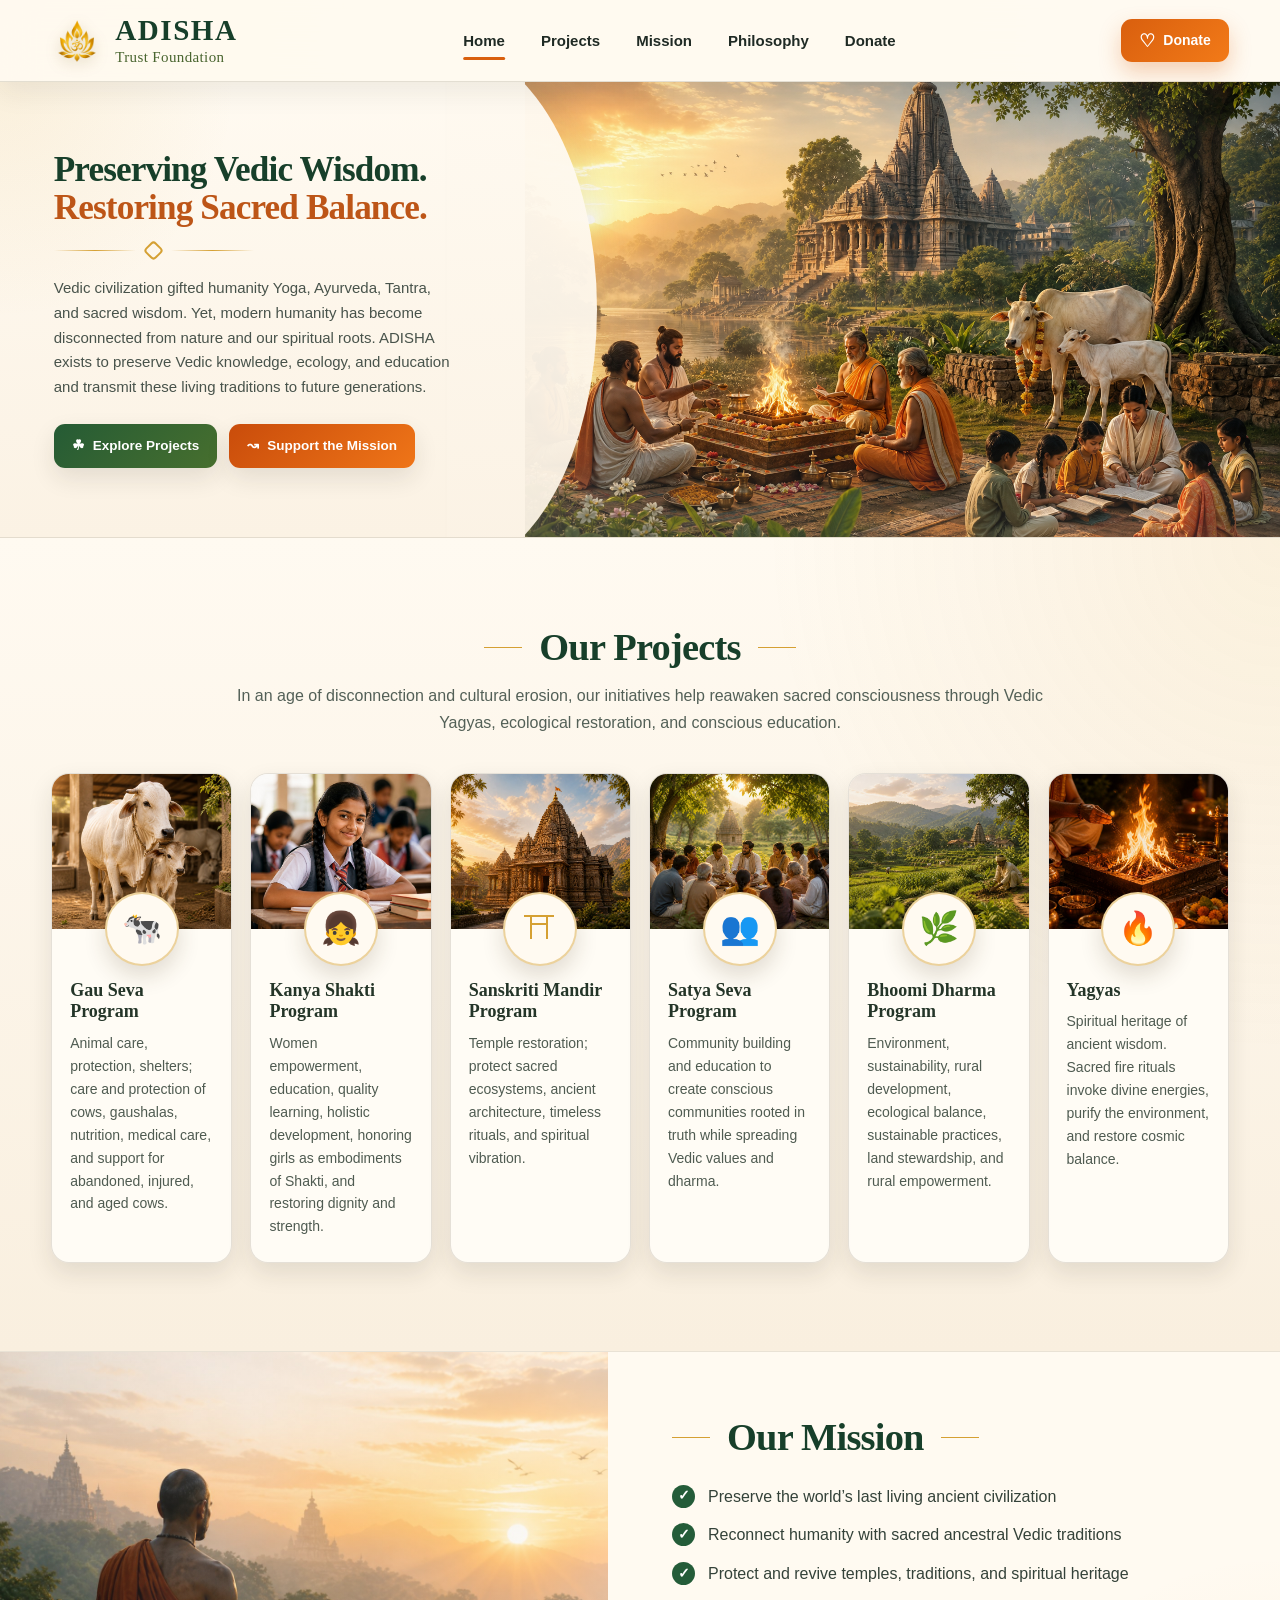
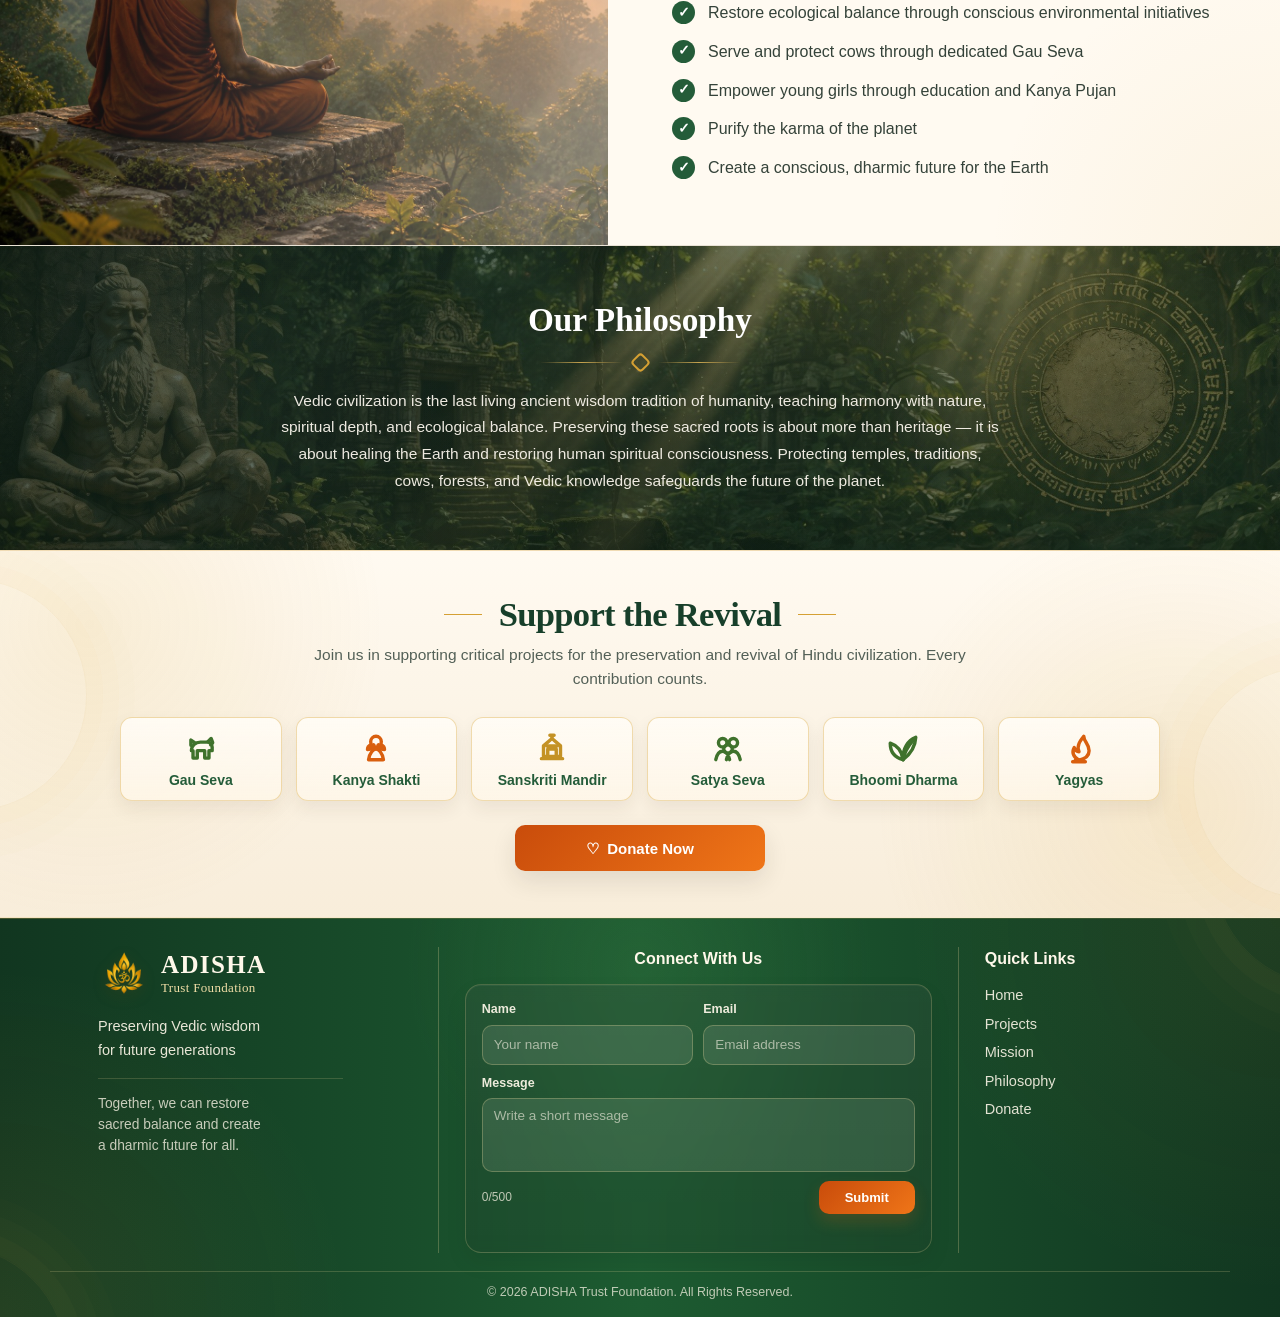
==== index.html @ 58f62f21 "Add files via upload" ====
<!DOCTYPE html>
<html lang="en">
<head>
  <meta charset="UTF-8" />
  <meta name="viewport" content="width=device-width, initial-scale=1.0" />

  <title>ADISHA Trust Foundation</title>

  <meta
    name="description"
    content="ADISHA Trust Foundation preserves Vedic wisdom, ecology, education, Gau Seva, temple heritage, and sacred living traditions for future generations."
  />

  <link rel="icon" type="image/png" href="assets/images/favicon.png" />
  <link rel="stylesheet" href="styles.css" />
</head>

<body>
  <header class="site-header">
    <a class="brand" href="#home" aria-label="ADISHA Trust Foundation home">
      <img
        class="brand-logo"
        src="assets/images/logo-mark.png"
        alt="ADISHA lotus Om logo"
      />

      <span class="brand-text">
        <strong>ADISHA</strong>
        <small>Trust Foundation</small>
      </span>
    </a>

    <input class="nav-toggle" type="checkbox" id="nav-toggle" aria-label="Open menu" />

    <label class="hamburger" for="nav-toggle" aria-hidden="true">
      <span></span>
      <span></span>
      <span></span>
    </label>

    <nav class="nav" aria-label="Primary navigation">
      <a class="active" href="#home">Home</a>
      <a href="#projects">Projects</a>
      <a href="#mission">Mission</a>
      <a href="#philosophy">Philosophy</a>
      <a href="donate.html">Donate</a>
    </nav>

    <a class="header-donate" href="donate.html">
      <span>♡</span>
      Donate
    </a>
  </header>

  <main id="home">
    <section class="hero">
      <div class="hero-copy">
        <h1>Preserving Vedic Wisdom.<br><span>Restoring Sacred Balance.</span></h1>

        <div class="ornament" aria-hidden="true">
          <span></span>
        </div>

        <p>
          Vedic civilization gifted humanity Yoga, Ayurveda, Tantra, and sacred wisdom.
          Yet, modern humanity has become disconnected from nature and our spiritual roots.
          ADISHA exists to preserve Vedic knowledge, ecology, and education and transmit
          these living traditions to future generations.
        </p>

        <div class="hero-actions">
          <a class="btn btn-green" href="#projects">
            <span>☘</span>
            Explore Projects
          </a>

          <a class="btn btn-orange" href="donate.html">
            <span>↝</span>
            Support the Mission
          </a>
        </div>
      </div>

      <div
        class="hero-image"
        role="img"
        aria-label="Vedic landscape with temple, yagya, cow protection, and children learning"
      ></div>
    </section>

    <section id="projects" class="projects pale-section section-shell">
      <div class="section-heading center">
        <div class="title-line">
          <span></span>
          <h2>Our Projects</h2>
          <span></span>
        </div>

        <p>
          In an age of disconnection and cultural erosion, our initiatives help reawaken
          sacred consciousness through Vedic Yagyas, ecological restoration, and conscious
          education.
        </p>
      </div>

      <div class="project-grid">
        <article class="project-card">
          <img
            src="assets/images/program-gau-seva.jpg"
            alt="Cow and calf in a gaushala"
          />
          <div class="icon-badge">🐄</div>
          <h3>Gau Seva Program</h3>
          <p>
            Animal care, protection, shelters; care and protection of cows, gaushalas,
            nutrition, medical care, and support for abandoned, injured, and aged cows.
          </p>
        </article>

        <article class="project-card">
          <img
            src="assets/images/program-kanya-shakti.jpg"
            alt="Young girl student in a warm classroom"
          />
          <div class="icon-badge orange">👧</div>
          <h3>Kanya Shakti Program</h3>
          <p>
            Women empowerment, education, quality learning, holistic development,
            honoring girls as embodiments of Shakti, and restoring dignity and strength.
          </p>
        </article>

        <article class="project-card">
          <img
            src="assets/images/program-sanskriti-mandir.jpg"
            alt="Ancient Hindu temple at golden hour"
          />
          <div class="icon-badge gold">⛩</div>
          <h3>Sanskriti Mandir Program</h3>
          <p>
            Temple restoration; protect sacred ecosystems, ancient architecture,
            timeless rituals, and spiritual vibration.
          </p>
        </article>

        <article class="project-card">
          <img
            src="assets/images/program-satya-seva.jpg"
            alt="Community sitting in a circle under a tree"
          />
          <div class="icon-badge">👥</div>
          <h3>Satya Seva Program</h3>
          <p>
            Community building and education to create conscious communities rooted in
            truth while spreading Vedic values and dharma.
          </p>
        </article>

        <article class="project-card">
          <img
            src="assets/images/program-bhoomi-dharma.jpg"
            alt="Rural sustainable landscape with farming and temple"
          />
          <div class="icon-badge">🌿</div>
          <h3>Bhoomi Dharma Program</h3>
          <p>
            Environment, sustainability, rural development, ecological balance,
            sustainable practices, land stewardship, and rural empowerment.
          </p>
        </article>

        <article class="project-card">
          <img
            src="assets/images/program-yagyas.jpg"
            alt="Sacred fire ritual with lamps and offerings"
          />
          <div class="icon-badge orange">🔥</div>
          <h3>Yagyas</h3>
          <p>
            Spiritual heritage of ancient wisdom. Sacred fire rituals invoke divine
            energies, purify the environment, and restore cosmic balance.
          </p>
        </article>
      </div>
    </section>

    <section id="mission" class="mission section-shell">
      <div
        class="mission-image"
        role="img"
        aria-label="Meditation overlooking ancient temples at sunrise"
      ></div>

      <div class="mission-copy">
        <div class="section-heading left">
          <div class="title-line">
            <span></span>
            <h2>Our Mission</h2>
            <span></span>
          </div>
        </div>

        <ul class="check-list">
          <li>Preserve the world’s last living ancient civilization</li>
          <li>Reconnect humanity with sacred ancestral Vedic traditions</li>
          <li>Protect and revive temples, traditions, and spiritual heritage</li>
          <li>Restore ecological balance through conscious environmental initiatives</li>
          <li>Serve and protect cows through dedicated Gau Seva</li>
          <li>Empower young girls through education and Kanya Pujan</li>
          <li>Purify the karma of the planet</li>
          <li>Create a conscious, dharmic future for the Earth</li>
        </ul>
      </div>
    </section>

    <section id="philosophy" class="philosophy section-shell">
      <div class="philosophy-copy">
        <h2>Our Philosophy</h2>

        <div class="ornament light" aria-hidden="true">
          <span></span>
        </div>

        <p>
          Vedic civilization is the last living ancient wisdom tradition of humanity,
          teaching harmony with nature, spiritual depth, and ecological balance.
          Preserving these sacred roots is about more than heritage — it is about healing
          the Earth and restoring human spiritual consciousness. Protecting temples,
          traditions, cows, forests, and Vedic knowledge safeguards the future of the planet.
        </p>
      </div>
    </section>

    <section id="donate" class="donate pale-section section-shell">
      <div class="section-heading center donate-heading">
        <div class="title-line">
          <span></span>
          <h2>Support the Revival</h2>
          <span></span>
        </div>

        <p>
          Join us in supporting critical projects for the preservation and revival of
          Hindu civilization. Every contribution counts.
        </p>
      </div>

      <div class="donation-options">
        <a href="donate.html?program=gau-seva" class="donation-chip">
          <span class="donation-icon icon-green">
            <svg viewBox="0 0 64 64" aria-hidden="true">
              <path d="M14 37c0-9 7-16 17-16h13c5 0 9 4 9 9v7h-6v14h-8V37H25v14h-8V37h-3Z"/>
              <path d="M45 20l6-6 3 8-4 4M20 22l-7-5v10"/>
            </svg>
          </span>
          <strong>Gau Seva</strong>
        </a>

        <a href="donate.html?program=kanya-shakti" class="donation-chip">
          <span class="donation-icon icon-orange">
            <svg viewBox="0 0 64 64" aria-hidden="true">
              <circle cx="32" cy="20" r="10"/>
              <path d="M18 54c2-13 9-20 14-20s12 7 14 20H18Z"/>
              <path d="M22 26c-4 2-6 5-6 9 7-1 11-4 12-9M42 26c4 2 6 5 6 9-7-1-11-4-12-9"/>
            </svg>
          </span>
          <strong>Kanya Shakti</strong>
        </a>

        <a href="donate.html?program=sanskriti-mandir" class="donation-chip">
          <span class="donation-icon icon-gold">
            <svg viewBox="0 0 64 64" aria-hidden="true">
              <path d="M12 52h40M16 48V28l16-14 16 14v20"/>
              <path d="M24 48V34h16v14M22 28h20M32 14v-6M28 8h8"/>
              <path d="M19 48h26"/>
            </svg>
          </span>
          <strong>Sanskriti Mandir</strong>
        </a>

        <a href="donate.html?program=satya-seva" class="donation-chip">
          <span class="donation-icon icon-green">
            <svg viewBox="0 0 64 64" aria-hidden="true">
              <circle cx="22" cy="22" r="8"/>
              <circle cx="42" cy="22" r="8"/>
              <circle cx="32" cy="34" r="8"/>
              <path d="M9 54c2-10 7-16 13-16s11 6 13 16M29 54c2-10 7-16 13-16s11 6 13 16"/>
            </svg>
          </span>
          <strong>Satya Seva</strong>
        </a>

        <a href="donate.html?program=bhoomi-dharma" class="donation-chip">
          <span class="donation-icon icon-green">
            <svg viewBox="0 0 64 64" aria-hidden="true">
              <path d="M32 54C31 33 41 18 56 12c-1 20-12 33-24 42Z"/>
              <path d="M32 54C30 37 20 27 8 23c0 16 9 27 24 31Z"/>
              <path d="M32 54c3-14 9-25 18-35"/>
            </svg>
          </span>
          <strong>Bhoomi Dharma</strong>
        </a>

        <a href="donate.html?program=yagyas" class="donation-chip">
          <span class="donation-icon icon-orange">
            <svg viewBox="0 0 64 64" aria-hidden="true">
              <path d="M32 55c-11-6-14-15-9-24 2 6 6 8 9 8-5-11 2-20 9-29 0 10 10 14 10 27 0 9-7 15-19 18Z"/>
              <path d="M25 55h14M20 58h24"/>
            </svg>
          </span>
          <strong>Yagyas</strong>
        </a>
      </div>

      <a class="btn btn-orange donate-now" href="donate.html">
        <span>♡</span>
        Donate Now
      </a>
    </section>
  </main>

  <footer class="footer">
    <div class="footer-inner footer-three-column">
      <div class="footer-col footer-brand-col">
        <a class="brand footer-logo" href="#home" aria-label="ADISHA Trust Foundation home">
          <img
            class="brand-logo"
            src="assets/images/logo-mark.png"
            alt="ADISHA lotus Om logo"
          />

          <span class="brand-text">
            <strong>ADISHA</strong>
            <small>Trust Foundation</small>
          </span>
        </a>

        <p class="footer-tagline">
          Preserving Vedic wisdom<br />
          for future generations
        </p>

        <p class="footer-left-note">
          Together, we can restore<br />
          sacred balance and create<br />
          a dharmic future for all.
        </p>
      </div>

      <div class="footer-col footer-connect-col">
        <h4>Connect With Us</h4>

        <div class="footer-contact-form-wrap">
          <form class="footer-contact-form">
            <div class="footer-field-grid">
              <label>
                <span>Name</span>
                <input
                  type="text"
                  name="contact_name"
                  maxlength="60"
                  placeholder="Your name"
                  required
                />
              </label>

              <label>
                <span>Email</span>
                <input
                  type="email"
                  name="contact_email"
                  maxlength="90"
                  placeholder="Email address"
                  required
                />
              </label>
            </div>

            <label>
              <span>Message</span>
              <textarea
                name="contact_message"
                maxlength="500"
                placeholder="Write a short message"
                required
              ></textarea>
            </label>

            <div class="footer-form-bottom">
              <small><span class="footer-message-count">0</span>/500</small>
              <button type="submit">Submit</button>
            </div>

            <p class="footer-form-status" aria-live="polite"></p>
          </form>
        </div>
      </div>

      <div class="footer-col footer-links-col">
        <h4>Quick Links</h4>

        <div class="footer-links-grid">
          <a href="#home">Home</a>
          <a href="#projects">Projects</a>
          <a href="#mission">Mission</a>
          <a href="#philosophy">Philosophy</a>
          <a href="donate.html">Donate</a>
        </div>
      </div>
    </div>

    <div class="copyright">
      © 2026 ADISHA Trust Foundation. All Rights Reserved.
    </div>
  </footer>

  <script src="contact-form.js"></script>
</body>
</html>
---- styles.css ----
:root {
  --green: #173f2a;
  --green-2: #245c39;
  --green-3: #436b2c;
  --orange: #d95f0e;
  --orange-2: #f27a18;
  --gold: #d5a033;
  --cream: #fbf5e9;
  --cream-2: #f6ead7;
  --paper: #fffaf1;
  --ink: #1f2a24;
  --muted: #667166;
  --line: rgba(63, 76, 54, 0.18);
  --shadow: 0 18px 44px rgba(37, 35, 25, 0.14);
  --soft-shadow: 0 10px 24px rgba(37, 35, 25, 0.11);
  --radius: 18px;
  --max: 1180px;
}

* {
  box-sizing: border-box;
}

html {
  scroll-behavior: smooth;
}

body {
  margin: 0;
  color: var(--ink);
  background:
    radial-gradient(circle at top left, rgba(214, 160, 51, 0.13), transparent 34%),
    linear-gradient(180deg, #fffaf1 0%, #fbf5e9 100%);
  font-family: Georgia, "Times New Roman", serif;
  line-height: 1.55;
}

body::before {
  content: "";
  position: fixed;
  inset: 0;
  z-index: -2;
  pointer-events: none;
  opacity: 0.22;
  background-image:
    radial-gradient(circle at 10% 20%, rgba(213, 160, 51, 0.13) 0 1px, transparent 1px),
    radial-gradient(circle at 80% 10%, rgba(23, 63, 42, 0.08) 0 1px, transparent 1px);
  background-size: 34px 34px, 44px 44px;
}

a {
  color: inherit;
  text-decoration: none;
}

img {
  display: block;
  max-width: 100%;
}

/* HEADER */

.site-header {
  position: sticky;
  top: 0;
  z-index: 50;
  min-height: 82px;
  display: grid;
  grid-template-columns: auto 1fr auto;
  align-items: center;
  gap: 24px;
  padding: 12px clamp(18px, 4vw, 64px);
  background: rgba(255, 250, 241, 0.94);
  border-bottom: 1px solid rgba(71, 63, 45, 0.15);
  backdrop-filter: blur(18px);
  box-shadow: 0 10px 28px rgba(39, 36, 25, 0.08);
}

.brand {
  display: inline-flex;
  align-items: center;
  gap: 12px;
  min-width: max-content;
}

.brand-logo {
  width: 52px;
  height: 52px;
  object-fit: contain;
  flex: 0 0 auto;
  filter: drop-shadow(0 4px 7px rgba(112, 75, 9, 0.25));
}

.brand-text {
  display: flex;
  flex-direction: column;
  line-height: 0.95;
}

.brand-text strong {
  color: var(--green);
  font-size: 29px;
  letter-spacing: 0.055em;
  font-weight: 700;
}

.brand-text small {
  margin-top: 6px;
  color: #49652f;
  font-size: 15px;
  letter-spacing: 0.025em;
}

.nav {
  justify-self: center;
  display: flex;
  align-items: center;
  gap: clamp(18px, 3vw, 36px);
  font-family: Arial, Helvetica, sans-serif;
  font-size: 15px;
  font-weight: 600;
}

.nav a {
  position: relative;
  padding: 10px 0;
  color: #1f2a24;
}

.nav a::after {
  content: "";
  position: absolute;
  left: 50%;
  bottom: 2px;
  width: 0;
  height: 3px;
  border-radius: 20px;
  background: var(--orange);
  transform: translateX(-50%);
  transition: width 0.25s ease;
}

.nav a:hover::after,
.nav a.active::after {
  width: 100%;
}

.header-donate {
  justify-self: end;
  display: inline-flex;
  align-items: center;
  gap: 8px;
  padding: 11px 18px;
  color: #fff;
  background: linear-gradient(135deg, var(--orange), var(--orange-2));
  border-radius: 11px;
  box-shadow: 0 10px 22px rgba(217, 95, 14, 0.28);
  font-family: Arial, Helvetica, sans-serif;
  font-size: 14px;
  font-weight: 800;
}

.header-donate span {
  font-size: 18px;
  line-height: 1;
}

.nav-toggle {
  display: none;
}

.hamburger {
  display: none;
  width: 42px;
  height: 42px;
  cursor: pointer;
  place-items: center;
  border: 1px solid rgba(23, 63, 42, 0.18);
  border-radius: 12px;
  background: #fff7e9;
}

.hamburger span {
  display: block;
  width: 22px;
  height: 2px;
  margin: 4px 0;
  border-radius: 99px;
  background: var(--green);
  transition: 0.25s ease;
}

/* HERO */

.hero {
  display: grid;
  grid-template-columns: 41% 59%;
  min-height: 455px;
  max-width: 1600px;
  margin: 0 auto;
  overflow: hidden;
  background: var(--paper);
  border-bottom: 1px solid rgba(86, 61, 28, 0.16);
}

.hero-copy {
  position: relative;
  z-index: 2;
  display: flex;
  flex-direction: column;
  justify-content: center;
  padding: 42px 30px 42px clamp(30px, 4.2vw, 70px);
  background:
    radial-gradient(circle at top left, rgba(213, 160, 51, 0.11), transparent 34%),
    linear-gradient(180deg, #fffaf1 0%, #fbf2e4 100%);
}

.hero-copy::after {
  content: "";
  position: absolute;
  top: -8%;
  right: -72px;
  width: 150px;
  height: 116%;
  background: linear-gradient(180deg, rgba(255, 250, 241, 0.98), rgba(251, 242, 228, 0.94));
  border-top-right-radius: 100% 50%;
  border-bottom-right-radius: 100% 50%;
  z-index: -1;
  box-shadow: 18px 0 28px rgba(72, 58, 29, 0.05);
}

.hero h1 {
  margin: 0;
  max-width: 560px;
  color: var(--green);
  font-size: clamp(31px, 2.75vw, 42px);
  line-height: 1.08;
  letter-spacing: -0.025em;
}

.hero h1 span {
  color: #bd5517;
}

.ornament {
  width: 200px;
  max-width: 76%;
  margin: 16px 0 18px;
  display: flex;
  align-items: center;
  gap: 10px;
  color: var(--gold);
}

.ornament::before,
.ornament::after {
  content: "";
  height: 1px;
  flex: 1;
  background: linear-gradient(90deg, transparent, var(--gold), transparent);
}

.ornament span {
  width: 15px;
  height: 15px;
  border: 2px solid var(--gold);
  transform: rotate(45deg);
  border-radius: 4px;
}

.ornament.light {
  margin-left: auto;
  margin-right: auto;
  color: #e2b656;
}

.ornament.light::before,
.ornament.light::after {
  background: linear-gradient(90deg, transparent, rgba(226, 182, 86, 0.85), transparent);
}

.hero p {
  max-width: 405px;
  margin: 0;
  color: #48534b;
  font-size: 15px;
  font-family: Arial, Helvetica, sans-serif;
  line-height: 1.66;
}

.hero-actions {
  display: flex;
  flex-wrap: wrap;
  gap: 12px;
  margin-top: 24px;
}

.btn {
  display: inline-flex;
  align-items: center;
  justify-content: center;
  gap: 8px;
  min-height: 44px;
  padding: 11px 18px;
  border-radius: 11px;
  color: #fff;
  font-family: Arial, Helvetica, sans-serif;
  font-size: 13.5px;
  font-weight: 800;
  box-shadow: var(--soft-shadow);
  transition:
    transform 0.2s ease,
    box-shadow 0.2s ease,
    filter 0.2s ease;
}

.btn:hover {
  transform: translateY(-2px);
  box-shadow: 0 17px 30px rgba(37, 35, 25, 0.18);
  filter: saturate(1.05);
}

.btn-green {
  background: linear-gradient(135deg, #255b35, #476f2e);
}

.btn-orange {
  background: linear-gradient(135deg, #c94c0b, #ef7518);
}

.hero-image {
  position: relative;
  min-height: 455px;
  background:
    linear-gradient(90deg, rgba(255, 250, 241, 0.12) 0%, rgba(255, 250, 241, 0) 20%),
    url("assets/images/hero-home.png") center center / cover no-repeat;
}

.hero-image::after {
  content: "";
  position: absolute;
  inset: 0;
  background:
    radial-gradient(circle at 75% 12%, rgba(255, 255, 255, 0.11), transparent 22%),
    linear-gradient(180deg, rgba(255, 250, 241, 0) 72%, rgba(255, 250, 241, 0.12));
  pointer-events: none;
}

/* SHARED SECTIONS */

.section-shell {
  padding: clamp(54px, 7vw, 88px) clamp(18px, 4vw, 54px);
}

.pale-section {
  background:
    radial-gradient(circle at top right, rgba(213, 160, 51, 0.1), transparent 34%),
    linear-gradient(180deg, #fffaf1 0%, #f9efdf 100%);
}

.section-heading {
  max-width: 820px;
  margin-bottom: 36px;
}

.section-heading.center {
  margin-inline: auto;
  text-align: center;
}

.section-heading.left {
  margin-bottom: 26px;
}

.title-line {
  display: flex;
  align-items: center;
  justify-content: center;
  gap: 17px;
}

.section-heading.left .title-line {
  justify-content: flex-start;
}

.title-line span {
  width: 38px;
  height: 1px;
  background: var(--gold);
}

.title-line h2 {
  margin: 0;
  color: var(--green);
  font-size: clamp(32px, 3vw, 48px);
  line-height: 1.1;
  letter-spacing: -0.02em;
}

.section-heading p {
  margin: 14px auto 0;
  color: #536057;
  font-family: Arial, Helvetica, sans-serif;
  font-size: 16px;
  line-height: 1.7;
}

/* PROJECTS */

.project-grid {
  max-width: 1430px;
  margin: 0 auto;
  display: grid;
  grid-template-columns: repeat(6, minmax(0, 1fr));
  gap: 18px;
}

.project-card {
  position: relative;
  overflow: hidden;
  min-height: 405px;
  border: 1px solid rgba(82, 65, 41, 0.15);
  border-radius: var(--radius);
  background: rgba(255, 252, 246, 0.94);
  box-shadow: var(--soft-shadow);
  transition:
    transform 0.22s ease,
    box-shadow 0.22s ease;
}

.project-card:hover {
  transform: translateY(-6px);
  box-shadow: var(--shadow);
}

.project-card img {
  width: 100%;
  height: 155px;
  object-fit: cover;
}

.icon-badge {
  position: relative;
  z-index: 2;
  width: 74px;
  height: 74px;
  margin: -37px auto 14px;
  display: grid;
  place-items: center;
  border: 2px solid rgba(213, 160, 51, 0.45);
  border-radius: 50%;
  background: #fffaf1;
  color: var(--green-2);
  box-shadow: 0 10px 22px rgba(68, 50, 22, 0.16);
  font-size: 32px;
}

.icon-badge.orange {
  color: var(--orange);
}

.icon-badge.gold {
  color: var(--gold);
}

.project-card h3 {
  margin: 0 18px 9px;
  color: #243528;
  font-size: 18px;
  line-height: 1.2;
}

.project-card p {
  margin: 0 18px 24px;
  color: #4f5b51;
  font-family: Arial, Helvetica, sans-serif;
  font-size: 14px;
  line-height: 1.64;
}

/* MISSION */

.mission {
  display: grid;
  grid-template-columns: minmax(360px, 0.95fr) minmax(420px, 1.05fr);
  align-items: stretch;
  max-width: 1600px;
  margin: 0 auto;
  padding: 0;
  background: var(--paper);
  border-top: 1px solid rgba(86, 61, 28, 0.13);
  border-bottom: 1px solid rgba(86, 61, 28, 0.13);
}

.mission-image {
  min-height: 430px;
  background:
    linear-gradient(90deg, rgba(0, 0, 0, 0.02), rgba(255, 250, 241, 0.38)),
    url("assets/images/mission-bg.jpg") center center / cover no-repeat;
}

.mission-copy {
  padding: clamp(42px, 5vw, 72px);
  background:
    radial-gradient(circle at bottom right, rgba(213, 160, 51, 0.08), transparent 35%),
    #fffaf1;
}

.check-list {
  display: grid;
  gap: 14px;
  margin: 0;
  padding: 0;
  list-style: none;
  color: #344239;
  font-family: Arial, Helvetica, sans-serif;
  font-size: 16px;
}

.check-list li {
  position: relative;
  padding-left: 36px;
  line-height: 1.55;
}

.check-list li::before {
  content: "✓";
  position: absolute;
  left: 0;
  top: 0;
  width: 23px;
  height: 23px;
  display: grid;
  place-items: center;
  border-radius: 50%;
  color: white;
  background: var(--green-2);
  font-size: 14px;
  font-weight: 800;
}

/* PHILOSOPHY */

.philosophy {
  position: relative;
  overflow: hidden;
  min-height: 280px;
  display: grid;
  place-items: center;
  isolation: isolate;
  padding: 56px 24px;
  background:
    linear-gradient(90deg, rgba(11, 31, 22, 0.68), rgba(18, 48, 33, 0.52)),
    url("assets/images/philosophy-bg.jpg") center center / cover no-repeat;
}

.philosophy::before {
  content: "";
  position: absolute;
  inset: 0;
  z-index: -1;
  background:
    radial-gradient(circle at 18% 40%, rgba(255, 255, 255, 0.04), transparent 26%),
    radial-gradient(circle at 84% 24%, rgba(213, 160, 51, 0.12), transparent 20%),
    linear-gradient(180deg, rgba(10, 26, 19, 0.04), rgba(10, 26, 19, 0.08));
}

.philosophy-copy {
  max-width: 760px;
  margin: 0 auto;
  text-align: center;
  color: white;
}

.philosophy-copy h2 {
  margin: 0;
  font-size: clamp(28px, 2.6vw, 40px);
  line-height: 1.1;
}

.philosophy-copy p {
  margin: 0 auto;
  max-width: 720px;
  color: rgba(255, 250, 241, 0.92);
  font-family: Arial, Helvetica, sans-serif;
  font-size: 15.5px;
  line-height: 1.72;
}

/* DONATE HOMEPAGE SECTION */

.donate {
  position: relative;
  overflow: hidden;
  text-align: center;
  padding-top: 44px;
  padding-bottom: 46px;
  border-top: 1px solid rgba(213, 160, 51, 0.22);
  border-bottom: 1px solid rgba(213, 160, 51, 0.18);
  background:
    radial-gradient(circle at 7% 20%, rgba(213, 160, 51, 0.12), transparent 24%),
    radial-gradient(circle at 92% 70%, rgba(213, 160, 51, 0.13), transparent 25%),
    linear-gradient(180deg, #fffaf1 0%, #f8edda 100%);
}

.donate::before,
.donate::after {
  content: "";
  position: absolute;
  width: 230px;
  height: 230px;
  border: 1px solid rgba(213, 160, 51, 0.14);
  border-radius: 50%;
  pointer-events: none;
  opacity: 0.55;
}

.donate::before {
  left: -145px;
  top: 28px;
  box-shadow:
    0 0 0 16px rgba(213, 160, 51, 0.04),
    0 0 0 32px rgba(213, 160, 51, 0.03),
    0 0 0 48px rgba(213, 160, 51, 0.025);
}

.donate::after {
  right: -145px;
  bottom: 18px;
  box-shadow:
    0 0 0 16px rgba(213, 160, 51, 0.04),
    0 0 0 32px rgba(213, 160, 51, 0.03),
    0 0 0 48px rgba(213, 160, 51, 0.025);
}

.donate-heading {
  position: relative;
  z-index: 2;
  margin-bottom: 26px;
}

.donate-heading .title-line h2 {
  font-size: clamp(30px, 2.7vw, 42px);
}

.donate-heading p {
  max-width: 690px;
  margin-top: 10px;
  font-size: 15.5px;
  line-height: 1.55;
}

.donation-options {
  position: relative;
  z-index: 2;
  max-width: 1040px;
  margin: 26px auto 24px;
  display: grid;
  grid-template-columns: repeat(6, minmax(120px, 1fr));
  gap: 14px;
}

.donation-chip {
  min-height: 82px;
  padding: 13px 10px 12px;
  display: grid;
  place-items: center;
  align-content: center;
  gap: 7px;
  color: var(--green-2);
  border: 1px solid rgba(213, 160, 51, 0.36);
  border-radius: 12px;
  background:
    linear-gradient(180deg, rgba(255, 252, 246, 0.9), rgba(255, 247, 233, 0.78));
  box-shadow: 0 8px 18px rgba(52, 43, 29, 0.075);
  font-family: Arial, Helvetica, sans-serif;
  font-size: 14px;
  font-weight: 800;
  transition:
    transform 0.2s ease,
    box-shadow 0.2s ease,
    border-color 0.2s ease;
}

.donation-chip:hover {
  transform: translateY(-3px);
  border-color: rgba(213, 160, 51, 0.62);
  box-shadow: 0 12px 22px rgba(52, 43, 29, 0.12);
}

.donation-chip strong {
  display: block;
  line-height: 1.15;
}

.donation-icon {
  width: 34px;
  height: 34px;
  display: grid;
  place-items: center;
}

.donation-icon svg {
  width: 34px;
  height: 34px;
  fill: none;
  stroke: currentColor;
  stroke-width: 3.4;
  stroke-linecap: round;
  stroke-linejoin: round;
}

.donation-icon svg circle,
.donation-icon svg path {
  vector-effect: non-scaling-stroke;
}

.icon-green {
  color: #3f722c;
}

.icon-orange {
  color: #d95f0e;
}

.icon-gold {
  color: #c49225;
}

.donate-now {
  position: relative;
  z-index: 2;
  min-width: 250px;
  min-height: 46px;
  margin: 0 auto;
  padding: 11px 26px;
  border-radius: 10px;
  font-size: 15px;
}

/* DONATE PAGE */

.donate-hero {
  position: relative;
  overflow: hidden;
  padding: 44px 20px 46px;
  background:
    linear-gradient(90deg, rgba(15, 50, 31, 0.58), rgba(22, 64, 39, 0.42)),
    url("assets/images/philosophy-bg.jpg") center center / cover no-repeat;
  color: #fffaf1;
  text-align: center;
}

.donate-hero::before,
.donate-hero::after {
  content: "";
  position: absolute;
  width: 230px;
  height: 230px;
  border: 1px solid rgba(213, 160, 51, 0.16);
  border-radius: 50%;
  pointer-events: none;
}

.donate-hero::before {
  left: -150px;
  top: -130px;
  box-shadow:
    0 0 0 18px rgba(213, 160, 51, 0.04),
    0 0 0 36px rgba(213, 160, 51, 0.03);
}

.donate-hero::after {
  right: -150px;
  bottom: -130px;
  box-shadow:
    0 0 0 18px rgba(213, 160, 51, 0.04),
    0 0 0 36px rgba(213, 160, 51, 0.03);
}

.donate-hero-inner {
  position: relative;
  z-index: 2;
  max-width: 850px;
  margin: 0 auto;
}

.eyebrow {
  margin: 0 0 8px;
  color: #f0d99d;
  font-family: Arial, Helvetica, sans-serif;
  font-size: 12px;
  font-weight: 800;
  letter-spacing: 0.16em;
  text-transform: uppercase;
}

.donate-hero h1 {
  margin: 0;
  font-size: clamp(34px, 4vw, 52px);
  line-height: 1.05;
  letter-spacing: -0.03em;
}

.donate-hero p {
  max-width: 680px;
  margin: 14px auto 0;
  color: rgba(255, 250, 241, 0.94);
  font-family: Arial, Helvetica, sans-serif;
  font-size: 16px;
  line-height: 1.6;
}

.donate-page {
  max-width: var(--max);
  margin: 0 auto;
  padding: clamp(46px, 7vw, 76px) 20px;
  display: grid;
  grid-template-columns: minmax(0, 1.05fr) minmax(340px, 0.95fr);
  gap: 28px;
  align-items: start;
}

.donation-panel,
.donation-summary {
  border: 1px solid rgba(82, 65, 41, 0.15);
  border-radius: 22px;
  background:
    radial-gradient(circle at top left, rgba(213, 160, 51, 0.08), transparent 34%),
    rgba(255, 252, 246, 0.94);
  box-shadow: var(--soft-shadow);
}

.donation-panel {
  padding: clamp(24px, 4vw, 34px);
}

.panel-section + .panel-section {
  margin-top: 30px;
  padding-top: 28px;
  border-top: 1px solid rgba(82, 65, 41, 0.12);
}

.section-label {
  margin: 0 0 16px;
  color: var(--green);
  font-size: 24px;
  line-height: 1.15;
}

.section-note {
  margin: -8px 0 18px;
  color: #5c695f;
  font-family: Arial, Helvetica, sans-serif;
  font-size: 14.5px;
  line-height: 1.55;
}

.toggle-group {
  display: grid;
  grid-template-columns: 1fr 1fr;
  gap: 12px;
}

.option-input {
  position: absolute;
  opacity: 0;
  pointer-events: none;
}

.option-card {
  min-height: 72px;
  display: grid;
  place-items: center;
  padding: 14px;
  border: 1px solid rgba(213, 160, 51, 0.36);
  border-radius: 14px;
  background: #fffaf1;
  color: var(--green);
  cursor: pointer;
  font-family: Arial, Helvetica, sans-serif;
  font-weight: 800;
  text-align: center;
  transition:
    transform 0.2s ease,
    border-color 0.2s ease,
    box-shadow 0.2s ease,
    background 0.2s ease;
}

.option-card span {
  display: block;
  margin-top: 4px;
  color: #77806f;
  font-size: 13px;
  font-weight: 600;
}

.option-input:checked + .option-card {
  color: #fff;
  border-color: transparent;
  background: linear-gradient(135deg, #255b35, #476f2e);
  box-shadow: 0 12px 24px rgba(23, 63, 42, 0.2);
  transform: translateY(-2px);
}

.option-input:checked + .option-card span {
  color: rgba(255, 250, 241, 0.82);
}

.amount-grid {
  display: grid;
  grid-template-columns: repeat(4, 1fr);
  gap: 12px;
}

.amount-card {
  min-height: 62px;
  display: grid;
  place-items: center;
  border: 1px solid rgba(213, 160, 51, 0.36);
  border-radius: 14px;
  background: #fffaf1;
  color: var(--green);
  cursor: pointer;
  font-family: Arial, Helvetica, sans-serif;
  font-size: 17px;
  font-weight: 800;
  transition:
    transform 0.2s ease,
    box-shadow 0.2s ease,
    background 0.2s ease;
}

.option-input:checked + .amount-card {
  color: #fff;
  border-color: transparent;
  background: linear-gradient(135deg, #c94c0b, #ef7518);
  box-shadow: 0 12px 24px rgba(217, 95, 14, 0.22);
  transform: translateY(-2px);
}

.custom-amount {
  margin-top: 12px;
}

.program-grid {
  display: grid;
  grid-template-columns: repeat(3, 1fr);
  gap: 12px;
}

.program-card {
  min-height: 86px;
  padding: 12px 10px;
  display: grid;
  place-items: center;
  align-content: center;
  gap: 7px;
  border: 1px solid rgba(213, 160, 51, 0.34);
  border-radius: 14px;
  background: #fffaf1;
  color: var(--green-2);
  cursor: pointer;
  font-family: Arial, Helvetica, sans-serif;
  font-size: 13.5px;
  font-weight: 800;
  text-align: center;
  transition:
    transform 0.2s ease,
    box-shadow 0.2s ease,
    background 0.2s ease;
}

.program-card i {
  font-style: normal;
  font-size: 26px;
  line-height: 1;
}

.option-input:checked + .program-card {
  color: #fff;
  border-color: transparent;
  background: linear-gradient(135deg, #255b35, #476f2e);
  box-shadow: 0 12px 24px rgba(23, 63, 42, 0.2);
  transform: translateY(-2px);
}

.field-grid {
  display: grid;
  grid-template-columns: 1fr 1fr;
  gap: 14px;
}

.field {
  display: grid;
  gap: 7px;
  font-family: Arial, Helvetica, sans-serif;
}

.field.full {
  grid-column: 1 / -1;
}

.field label {
  color: #35423a;
  font-size: 13.5px;
  font-weight: 800;
}

.field input,
.field textarea {
  width: 100%;
  border: 1px solid rgba(82, 65, 41, 0.2);
  border-radius: 12px;
  background: #fffaf1;
  color: var(--ink);
  font: inherit;
  font-size: 15px;
  padding: 13px 14px;
  outline: none;
  transition:
    border-color 0.2s ease,
    box-shadow 0.2s ease;
}

.field textarea {
  min-height: 110px;
  resize: vertical;
}

.field input:focus,
.field textarea:focus {
  border-color: rgba(213, 160, 51, 0.7);
  box-shadow: 0 0 0 4px rgba(213, 160, 51, 0.12);
}

.checkbox-row {
  display: flex;
  gap: 10px;
  align-items: flex-start;
  margin-top: 16px;
  color: #4f5b51;
  font-family: Arial, Helvetica, sans-serif;
  font-size: 14px;
  line-height: 1.5;
}

.checkbox-row input {
  margin-top: 3px;
}

.submit-row {
  margin-top: 26px;
  display: grid;
  gap: 12px;
}

.secure-note {
  margin: 0;
  color: #6a736a;
  font-family: Arial, Helvetica, sans-serif;
  font-size: 13.5px;
  line-height: 1.5;
  text-align: center;
}

.donation-summary {
  position: sticky;
  top: 108px;
  overflow: hidden;
}

.summary-image {
  height: 180px;
  background:
    linear-gradient(180deg, rgba(15, 50, 31, 0.12), rgba(15, 50, 31, 0.62)),
    url("assets/images/hero-home.png") center center / cover no-repeat;
}

.summary-body {
  padding: 24px;
}

.summary-body h2 {
  margin: 0 0 14px;
  color: var(--green);
  font-size: 28px;
  line-height: 1.1;
}

.summary-body p {
  margin: 0;
  color: #566258;
  font-family: Arial, Helvetica, sans-serif;
  font-size: 15px;
  line-height: 1.65;
}

.impact-list {
  margin: 22px 0 0;
  padding: 0;
  list-style: none;
  display: grid;
  gap: 12px;
  font-family: Arial, Helvetica, sans-serif;
  color: #344239;
  font-size: 14.5px;
  line-height: 1.45;
}

.impact-list li {
  position: relative;
  padding-left: 30px;
}

.impact-list li::before {
  content: "✓";
  position: absolute;
  left: 0;
  top: 0;
  width: 22px;
  height: 22px;
  display: grid;
  place-items: center;
  border-radius: 50%;
  color: white;
  background: var(--green-2);
  font-size: 13px;
  font-weight: 800;
}

.summary-callout {
  margin-top: 24px;
  padding: 18px;
  border: 1px solid rgba(213, 160, 51, 0.28);
  border-radius: 16px;
  background: rgba(246, 234, 215, 0.56);
  color: #3b473e;
  font-family: Arial, Helvetica, sans-serif;
  font-size: 14.5px;
  line-height: 1.55;
}

/* FOOTER */

.footer {
  position: relative;
  overflow: hidden;
  color: #f8f2e6;
  border-top: 1px solid rgba(219, 182, 100, 0.2);
  background:
    radial-gradient(circle at 50% 12%, rgba(64, 128, 70, 0.2), transparent 32%),
    radial-gradient(circle at 100% 0%, rgba(213, 160, 51, 0.08), transparent 28%),
    radial-gradient(circle at 0% 100%, rgba(213, 160, 51, 0.1), transparent 26%),
    linear-gradient(90deg, #113620 0%, #1d5b31 50%, #113620 100%);
}

.footer::before,
.footer::after {
  content: "";
  position: absolute;
  width: 230px;
  height: 230px;
  border: 1px solid rgba(214, 175, 91, 0.12);
  border-radius: 50%;
  pointer-events: none;
  opacity: 0.55;
}

.footer::before {
  left: -165px;
  bottom: -160px;
  box-shadow:
    0 0 0 18px rgba(214, 175, 91, 0.04),
    0 0 0 36px rgba(214, 175, 91, 0.03),
    0 0 0 54px rgba(214, 175, 91, 0.02);
}

.footer::after {
  right: -165px;
  top: -165px;
  box-shadow:
    0 0 0 18px rgba(214, 175, 91, 0.04),
    0 0 0 36px rgba(214, 175, 91, 0.03),
    0 0 0 54px rgba(214, 175, 91, 0.02);
}

.footer-three-column {
  position: relative;
  z-index: 2;
  max-width: 1180px;
  margin: 0 auto;
  display: grid;
  grid-template-columns: 0.95fr 1.35fr 0.65fr;
  gap: 0;
  padding: 28px 22px 18px;
  align-items: start;
}

.footer-col {
  min-height: 100%;
  padding: 0 26px;
}

.footer-col + .footer-col {
  border-left: 1px solid rgba(240, 217, 157, 0.26);
}

.footer-brand-col {
  display: flex;
  flex-direction: column;
  justify-content: flex-start;
}

.footer .brand {
  display: inline-flex;
  align-items: center;
  gap: 11px;
}

.footer .brand-logo {
  width: 52px;
  height: 52px;
  object-fit: contain;
}

.footer .brand-text {
  display: flex;
  flex-direction: column;
  line-height: 0.95;
}

.footer .brand-text strong {
  color: #fff8ea;
  font-size: 25px;
  letter-spacing: 0.055em;
}

.footer .brand-text small {
  margin-top: 5px;
  color: #f0dda6;
  font-size: 13px;
}

.footer-tagline {
  margin: 16px 0 0;
  color: rgba(255, 248, 234, 0.9);
  font-family: Arial, Helvetica, sans-serif;
  font-size: 14.5px;
  line-height: 1.6;
}

.footer-left-note {
  max-width: 245px;
  margin: 16px 0 0;
  padding-top: 14px;
  border-top: 1px solid rgba(240, 217, 157, 0.18);
  color: rgba(255, 248, 234, 0.76);
  font-family: Arial, Helvetica, sans-serif;
  font-size: 13.8px;
  line-height: 1.55;
}

.footer h4 {
  margin: 0 0 12px;
  color: #fff8ea;
  font-family: Arial, Helvetica, sans-serif;
  font-size: 16px;
  font-weight: 800;
}

.footer-connect-col {
  text-align: center;
}

.footer-contact-form-wrap {
  width: min(100%, 520px);
  margin: 0 auto;
  padding: 15px 16px 14px;
  border-radius: 16px;
  border: 1px solid rgba(240, 217, 157, 0.22);
  background:
    linear-gradient(180deg, rgba(255, 255, 255, 0.055), rgba(255, 255, 255, 0.025)),
    rgba(9, 38, 21, 0.22);
  box-shadow:
    inset 0 1px 0 rgba(255, 255, 255, 0.05),
    0 10px 22px rgba(0, 0, 0, 0.07);
  backdrop-filter: blur(6px);
}

.footer-contact-form {
  display: grid;
  gap: 9px;
  text-align: left;
}

.footer-field-grid {
  display: grid;
  grid-template-columns: 1fr 1fr;
  gap: 10px;
}

.footer-contact-form label {
  display: grid;
  gap: 5px;
  color: rgba(255, 248, 234, 0.92);
  font-family: Arial, Helvetica, sans-serif;
  font-size: 12.5px;
  font-weight: 700;
}

.footer-contact-form input,
.footer-contact-form textarea {
  width: 100%;
  border: 1px solid rgba(240, 217, 157, 0.28);
  border-radius: 10px;
  background: rgba(255, 250, 241, 0.1);
  color: #fff8ea;
  font-family: Arial, Helvetica, sans-serif;
  font-size: 13.5px;
  padding: 9px 11px;
  outline: none;
  transition: 0.2s ease;
}

.footer-contact-form input {
  height: 40px;
}

.footer-contact-form input::placeholder,
.footer-contact-form textarea::placeholder {
  color: rgba(255, 248, 234, 0.58);
}

.footer-contact-form input:focus,
.footer-contact-form textarea:focus {
  border-color: rgba(246, 214, 138, 0.82);
  box-shadow: 0 0 0 3px rgba(246, 214, 138, 0.12);
  background: rgba(255, 250, 241, 0.14);
}

.footer-contact-form textarea {
  min-height: 74px;
  max-height: 74px;
  resize: none;
}

.footer-form-bottom {
  display: flex;
  align-items: center;
  justify-content: space-between;
  gap: 12px;
  margin-top: 0;
}

.footer-form-bottom small {
  color: rgba(255, 248, 234, 0.72);
  font-family: Arial, Helvetica, sans-serif;
  font-size: 12px;
}

.footer-form-bottom button {
  min-width: 96px;
  border: 0;
  border-radius: 10px;
  padding: 9px 15px;
  color: #fff;
  background: linear-gradient(135deg, #c94c0b, #ef7518);
  font-family: Arial, Helvetica, sans-serif;
  font-size: 13px;
  font-weight: 800;
  cursor: pointer;
  box-shadow: 0 8px 16px rgba(217, 95, 14, 0.2);
  transition: 0.2s ease;
}

.footer-form-bottom button:hover {
  transform: translateY(-1px);
}

.footer-form-bottom button:disabled {
  opacity: 0.7;
  cursor: not-allowed;
  transform: none;
}

.footer-form-status {
  min-height: 15px;
  margin: 0;
  color: #f0d99d;
  font-family: Arial, Helvetica, sans-serif;
  font-size: 12px;
  line-height: 1.25;
  text-align: center;
}

.footer-form-status.is-error {
  color: #ffd2c2;
}

.footer-form-status.is-success {
  color: #f0d99d;
}

.footer-links-col {
  text-align: left;
}

.footer-links-grid {
  display: grid;
  gap: 6px;
}

.footer-links-grid a {
  color: rgba(255, 248, 234, 0.88);
  font-family: Arial, Helvetica, sans-serif;
  font-size: 14.5px;
  transition: color 0.2s ease, transform 0.2s ease;
}

.footer-links-grid a:hover {
  color: #f6d68a;
  transform: translateX(3px);
}

.copyright {
  position: relative;
  z-index: 2;
  max-width: 1180px;
  margin: 0 auto;
  padding: 11px 22px 15px;
  border-top: 1px solid rgba(240, 217, 157, 0.2);
  color: rgba(255, 248, 234, 0.72);
  text-align: center;
  font-family: Arial, Helvetica, sans-serif;
  font-size: 12.5px;
}

/* RESPONSIVE */

@media (max-width: 1200px) {
  .site-header {
    gap: 18px;
  }

  .brand-text strong {
    font-size: 27px;
  }

  .brand-text small {
    font-size: 14px;
  }

  .nav {
    gap: 22px;
  }

  .hero {
    grid-template-columns: 42% 58%;
    min-height: 435px;
  }

  .hero h1 {
    font-size: clamp(29px, 2.9vw, 38px);
    max-width: 500px;
  }

  .hero p {
    font-size: 14.5px;
    max-width: 380px;
  }

  .hero-copy {
    padding-left: 38px;
    padding-right: 24px;
  }

  .hero-copy::after {
    right: -60px;
    width: 125px;
  }

  .hero-image {
    min-height: 435px;
  }

  .project-grid {
    grid-template-columns: repeat(3, minmax(0, 1fr));
  }

  .philosophy {
    min-height: 260px;
    padding: 48px 22px;
  }

  .philosophy-copy h2 {
    font-size: clamp(27px, 2.5vw, 36px);
  }

  .philosophy-copy p {
    font-size: 15px;
  }

  .donation-options {
    max-width: 920px;
    grid-template-columns: repeat(3, minmax(150px, 1fr));
    gap: 14px;
  }

  .footer-three-column {
    max-width: 1120px;
    grid-template-columns: 0.9fr 1.35fr 0.65fr;
  }

  .footer-contact-form-wrap {
    width: min(100%, 500px);
  }
}

@media (max-width: 1000px) {
  .donate-page {
    grid-template-columns: 1fr;
  }

  .donation-summary {
    position: relative;
    top: auto;
  }

  .footer-three-column {
    grid-template-columns: 0.95fr 0.65fr;
    gap: 26px 0;
  }

  .footer-connect-col {
    grid-column: 1 / -1;
    grid-row: 2;
    border-left: 0 !important;
    border-top: 1px solid rgba(240, 217, 157, 0.2);
    padding-top: 24px;
  }

  .footer-links-col {
    border-left: 1px solid rgba(240, 217, 157, 0.28);
  }

  .footer-contact-form-wrap {
    width: min(100%, 620px);
  }
}

@media (max-width: 900px) {
  .site-header {
    grid-template-columns: auto auto;
    min-height: 78px;
    padding: 12px 18px;
  }

  .brand-logo {
    width: 50px;
    height: 50px;
  }

  .brand-text strong {
    font-size: 24px;
  }

  .brand-text small {
    font-size: 13px;
  }

  .hamburger {
    display: grid;
    justify-self: end;
  }

  .header-donate {
    display: none;
  }

  .nav {
    position: absolute;
    left: 18px;
    right: 18px;
    top: calc(100% + 10px);
    display: grid;
    gap: 0;
    overflow: hidden;
    max-height: 0;
    padding: 0;
    border: 1px solid rgba(71, 63, 45, 0.14);
    border-radius: 16px;
    background: rgba(255, 250, 241, 0.98);
    box-shadow: var(--shadow);
    transition: max-height 0.25s ease, padding 0.25s ease;
  }

  .nav a {
    padding: 15px 18px;
    border-bottom: 1px solid rgba(71, 63, 45, 0.1);
  }

  .nav a:last-child {
    border-bottom: 0;
  }

  .nav a::after {
    display: none;
  }

  .nav-toggle:checked ~ .nav {
    max-height: 360px;
    padding: 8px 0;
  }

  .nav-toggle:checked + .hamburger span:nth-child(1) {
    transform: translateY(6px) rotate(45deg);
  }

  .nav-toggle:checked + .hamburger span:nth-child(2) {
    opacity: 0;
  }

  .nav-toggle:checked + .hamburger span:nth-child(3) {
    transform: translateY(-6px) rotate(-45deg);
  }

  .hero {
    grid-template-columns: 1fr;
    min-height: auto;
  }

  .hero-copy {
    padding: 40px 24px 28px;
  }

  .hero-copy::after {
    display: none;
  }

  .hero h1 {
    max-width: 620px;
    font-size: 34px;
  }

  .hero p {
    max-width: 660px;
  }

  .hero-image {
    min-height: 380px;
    background:
      linear-gradient(180deg, rgba(255, 250, 241, 0.06), rgba(0, 0, 0, 0.04)),
      url("assets/images/hero-home.png") center center / cover no-repeat;
  }

  .mission {
    grid-template-columns: 1fr;
  }

  .mission-image {
    min-height: 330px;
  }

  .mission-copy {
    padding: 42px 24px;
  }

  .philosophy {
    min-height: 250px;
    padding: 42px 20px;
    background-position: center center;
  }

  .philosophy-copy h2 {
    font-size: 32px;
  }

  .philosophy-copy p {
    max-width: 680px;
    font-size: 15px;
    line-height: 1.7;
  }
}

@media (max-width: 640px) {
  .site-header {
    min-height: 74px;
  }

  .brand {
    gap: 9px;
  }

  .brand-logo {
    width: 44px;
    height: 44px;
  }

  .brand-text strong {
    font-size: 21px;
    letter-spacing: 0.04em;
  }

  .brand-text small {
    margin-top: 5px;
    font-size: 12px;
  }

  .hero-copy {
    padding: 34px 18px 24px;
  }

  .hero h1 {
    font-size: 29px;
    line-height: 1.12;
  }

  .hero p {
    font-size: 14.5px;
    line-height: 1.66;
  }

  .hero-actions {
    display: grid;
    gap: 10px;
    margin-top: 22px;
  }

  .btn {
    width: 100%;
  }

  .hero-image {
    min-height: 315px;
    background-position: center center;
  }

  .section-shell {
    padding: 46px 16px;
  }

  .title-line {
    gap: 10px;
  }

  .title-line span {
    width: 26px;
  }

  .section-heading p {
    font-size: 15px;
  }

  .project-grid {
    grid-template-columns: 1fr;
    gap: 18px;
  }

  .project-card {
    min-height: auto;
  }

  .project-card img {
    height: 220px;
  }

  .philosophy {
    min-height: 230px;
    padding: 34px 16px;
  }

  .philosophy-copy h2 {
    font-size: 28px;
  }

  .philosophy-copy p {
    font-size: 14.5px;
    line-height: 1.68;
  }

  .donate {
    padding-top: 40px;
    padding-bottom: 42px;
  }

  .donate-heading .title-line h2 {
    font-size: 30px;
  }

  .donate-heading p {
    font-size: 15px;
  }

  .donation-options {
    grid-template-columns: 1fr 1fr;
    gap: 12px;
    margin-top: 24px;
  }

  .donation-chip {
    min-height: 78px;
    font-size: 13px;
  }

  .donation-icon,
  .donation-icon svg {
    width: 31px;
    height: 31px;
  }

  .donate-hero {
    padding: 38px 18px 40px;
  }

  .donate-hero h1 {
    font-size: 34px;
  }

  .donate-hero p {
    font-size: 15px;
    line-height: 1.55;
  }

  .donate-page {
    padding: 34px 16px 46px;
  }

  .toggle-group,
  .field-grid {
    grid-template-columns: 1fr;
  }

  .amount-grid {
    grid-template-columns: 1fr 1fr;
  }

  .program-grid {
    grid-template-columns: 1fr 1fr;
  }

  .donation-panel {
    padding: 22px 18px;
  }

  .footer-three-column {
    grid-template-columns: 1fr;
    padding: 30px 20px 18px;
    gap: 22px;
  }

  .footer-col {
    padding: 0;
  }

  .footer-col + .footer-col {
    border-left: 0;
    border-top: 1px solid rgba(240, 217, 157, 0.18);
    padding-top: 20px;
  }

  .footer-connect-col {
    grid-column: auto;
    grid-row: auto;
  }

  .footer-field-grid {
    grid-template-columns: 1fr;
  }

  .footer-contact-form-wrap {
    width: 100%;
    padding: 18px;
  }

  .footer .brand-logo {
    width: 52px;
    height: 52px;
  }

  .footer .brand-text strong {
    font-size: 25px;
  }

  .footer .brand-text small {
    font-size: 13px;
  }

  .footer-contact-form textarea {
    min-height: 110px;
    max-height: 110px;
  }
}

@media (max-width: 420px) {
  .brand-text strong {
    font-size: 19px;
  }

  .brand-text small {
    font-size: 11px;
  }

  .hero h1 {
    font-size: 27px;
  }

  .hero p {
    font-size: 14px;
  }

  .hero-image {
    min-height: 285px;
  }

  .philosophy {
    min-height: 215px;
    padding: 30px 14px;
  }

  .philosophy-copy h2 {
    font-size: 25px;
  }

  .philosophy-copy p {
    font-size: 14px;
  }

  .donation-options {
    grid-template-columns: 1fr;
  }

  .donate-now {
    width: 100%;
    max-width: 280px;
  }

  .amount-grid,
  .program-grid {
    grid-template-columns: 1fr;
  }
}
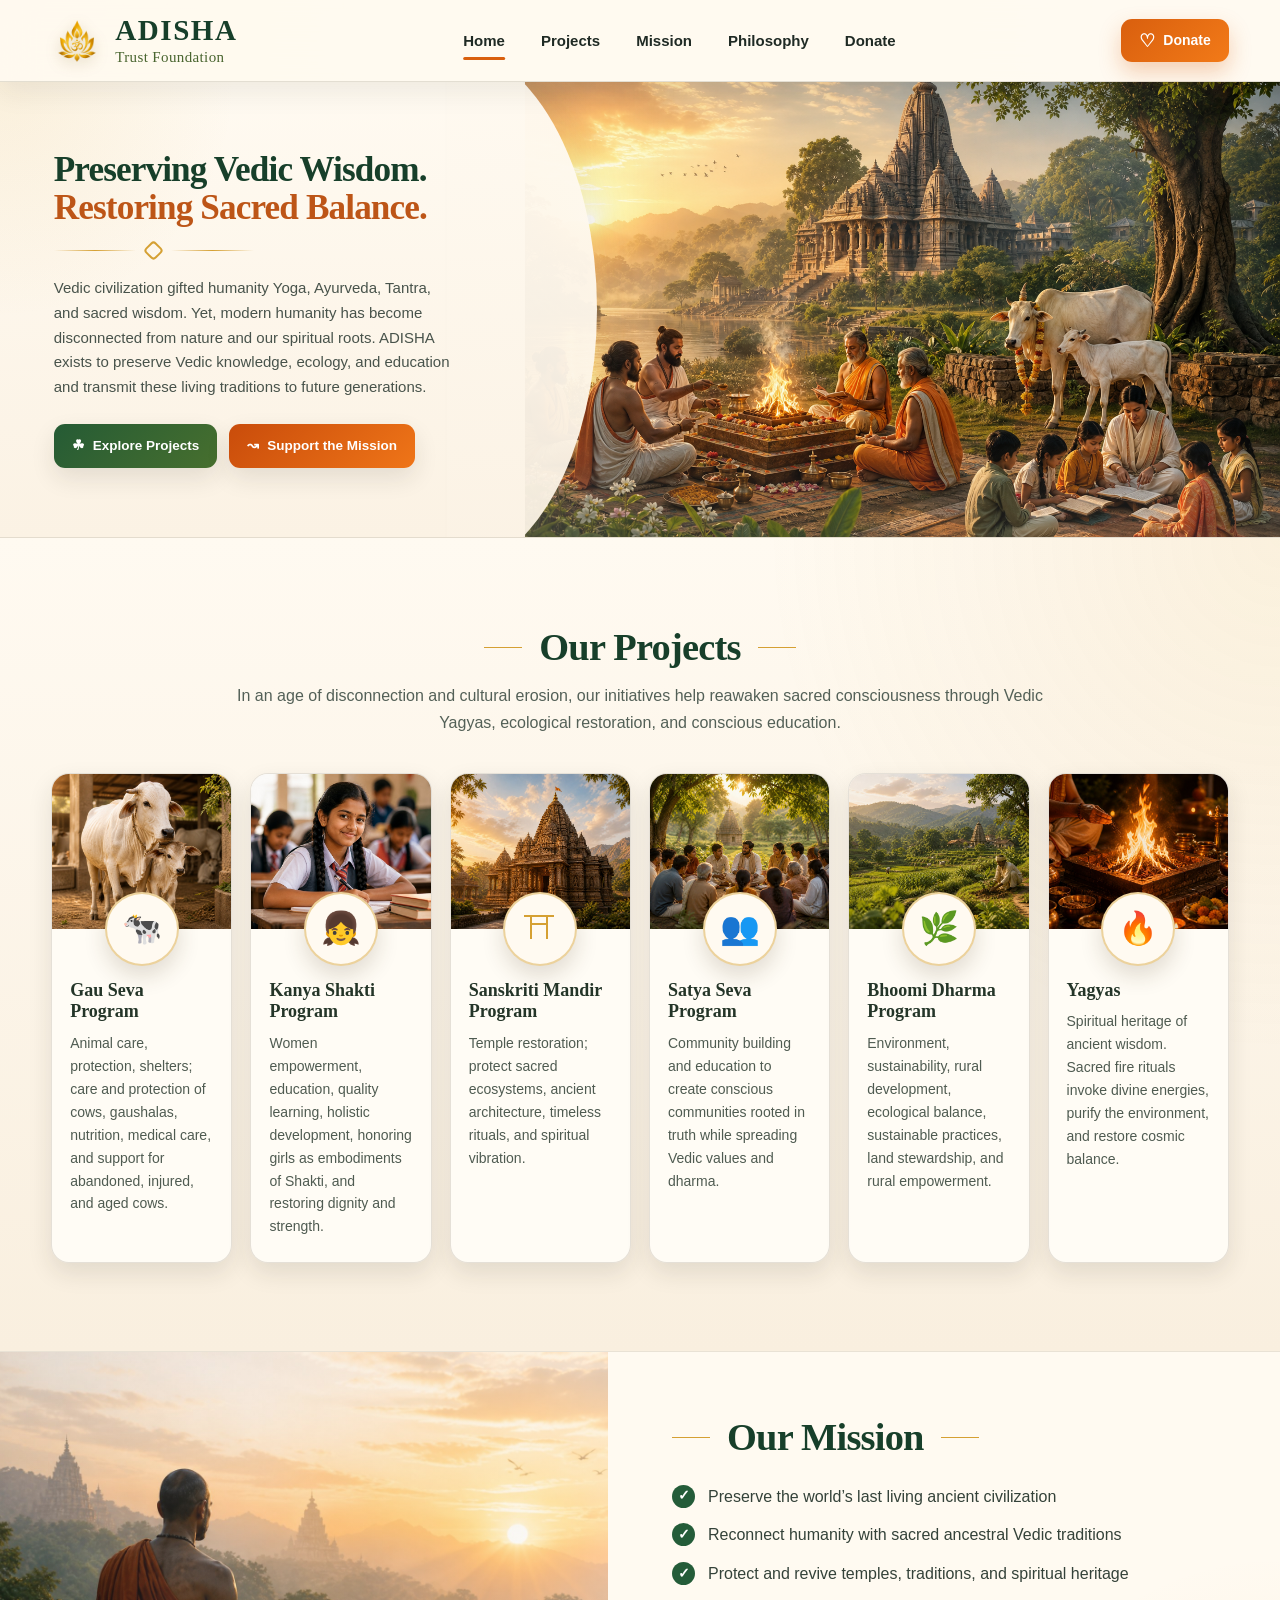
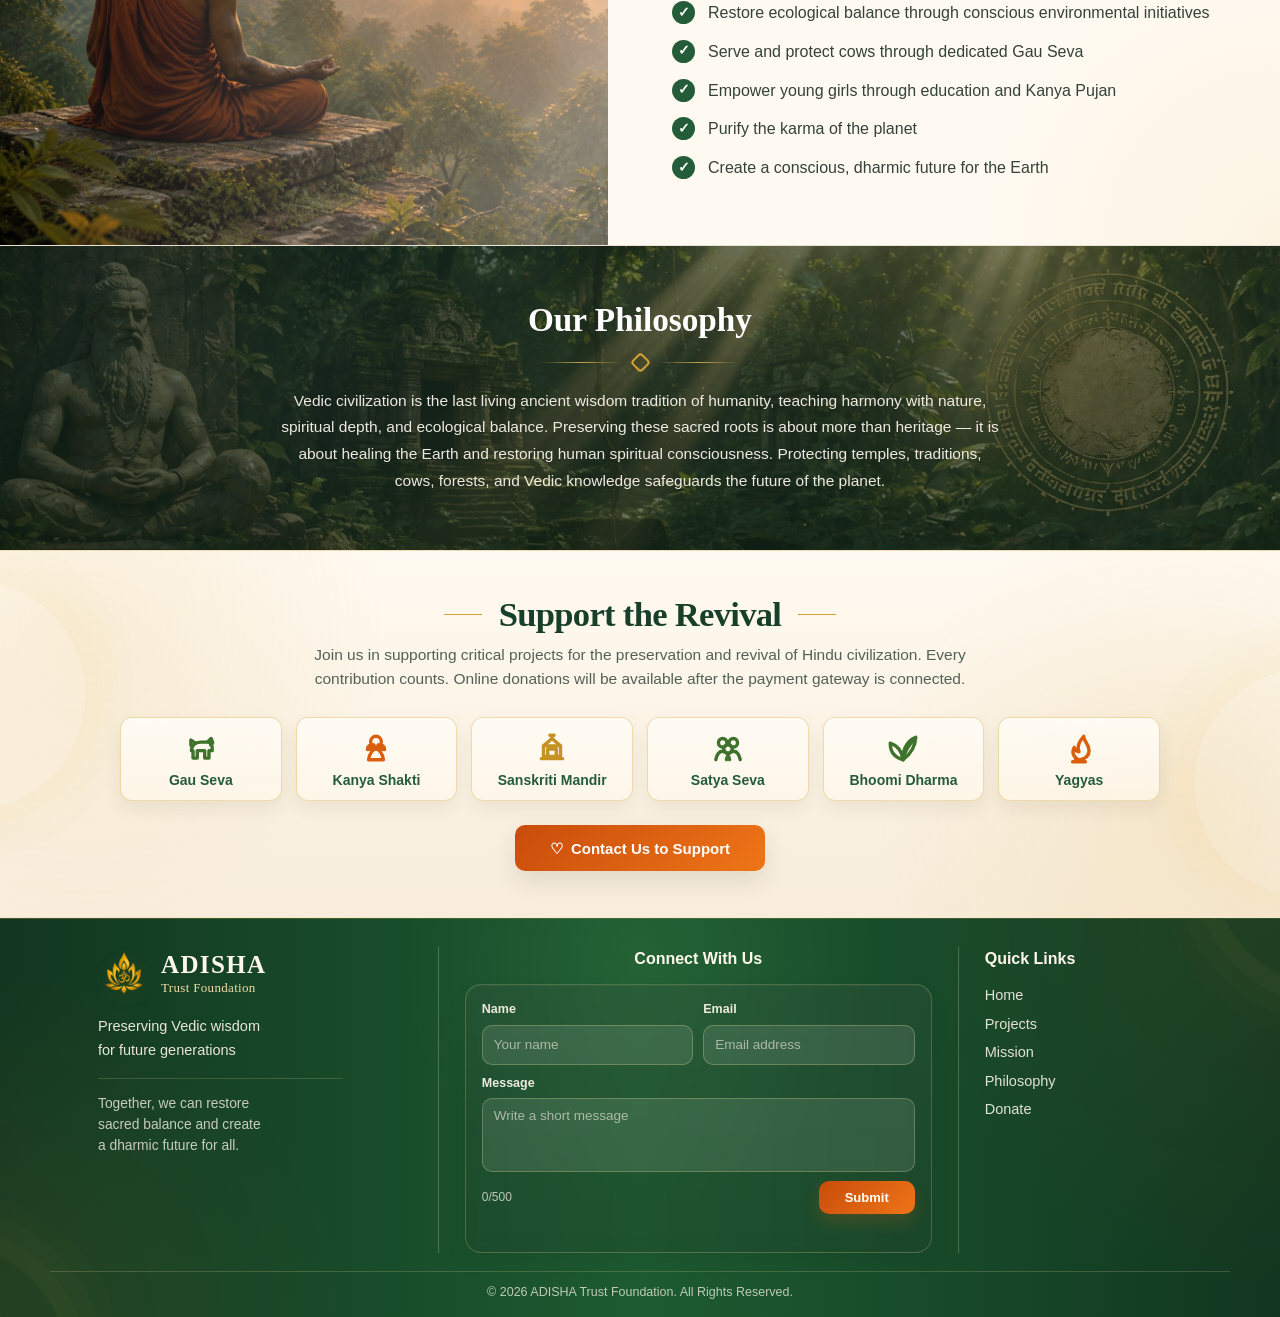
==== commit 90ad8f34: "Add files via upload" ====
--- a/index.html
+++ b/index.html
@@ -43,10 +43,10 @@
       <a href="#projects">Projects</a>
       <a href="#mission">Mission</a>
       <a href="#philosophy">Philosophy</a>
-      <a href="donate.html">Donate</a>
+      <a href="#donate">Donate</a>
     </nav>
 
-    <a class="header-donate" href="donate.html">
+    <a class="header-donate" href="#donate">
       <span>♡</span>
       Donate
     </a>
@@ -74,7 +74,7 @@
             Explore Projects
           </a>
 
-          <a class="btn btn-orange" href="donate.html">
+          <a class="btn btn-orange" href="#donate">
             <span>↝</span>
             Support the Mission
           </a>
@@ -241,12 +241,13 @@
 
         <p>
           Join us in supporting critical projects for the preservation and revival of
-          Hindu civilization. Every contribution counts.
+          Hindu civilization. Every contribution counts. Online donations will be available
+          after the payment gateway is connected.
         </p>
       </div>
 
       <div class="donation-options">
-        <a href="donate.html?program=gau-seva" class="donation-chip">
+        <a href="#footer-contact" class="donation-chip">
           <span class="donation-icon icon-green">
             <svg viewBox="0 0 64 64" aria-hidden="true">
               <path d="M14 37c0-9 7-16 17-16h13c5 0 9 4 9 9v7h-6v14h-8V37H25v14h-8V37h-3Z"/>
@@ -256,7 +257,7 @@
           <strong>Gau Seva</strong>
         </a>
 
-        <a href="donate.html?program=kanya-shakti" class="donation-chip">
+        <a href="#footer-contact" class="donation-chip">
           <span class="donation-icon icon-orange">
             <svg viewBox="0 0 64 64" aria-hidden="true">
               <circle cx="32" cy="20" r="10"/>
@@ -267,7 +268,7 @@
           <strong>Kanya Shakti</strong>
         </a>
 
-        <a href="donate.html?program=sanskriti-mandir" class="donation-chip">
+        <a href="#footer-contact" class="donation-chip">
           <span class="donation-icon icon-gold">
             <svg viewBox="0 0 64 64" aria-hidden="true">
               <path d="M12 52h40M16 48V28l16-14 16 14v20"/>
@@ -278,7 +279,7 @@
           <strong>Sanskriti Mandir</strong>
         </a>
 
-        <a href="donate.html?program=satya-seva" class="donation-chip">
+        <a href="#footer-contact" class="donation-chip">
           <span class="donation-icon icon-green">
             <svg viewBox="0 0 64 64" aria-hidden="true">
               <circle cx="22" cy="22" r="8"/>
@@ -290,7 +291,7 @@
           <strong>Satya Seva</strong>
         </a>
 
-        <a href="donate.html?program=bhoomi-dharma" class="donation-chip">
+        <a href="#footer-contact" class="donation-chip">
           <span class="donation-icon icon-green">
             <svg viewBox="0 0 64 64" aria-hidden="true">
               <path d="M32 54C31 33 41 18 56 12c-1 20-12 33-24 42Z"/>
@@ -301,7 +302,7 @@
           <strong>Bhoomi Dharma</strong>
         </a>
 
-        <a href="donate.html?program=yagyas" class="donation-chip">
+        <a href="#footer-contact" class="donation-chip">
           <span class="donation-icon icon-orange">
             <svg viewBox="0 0 64 64" aria-hidden="true">
               <path d="M32 55c-11-6-14-15-9-24 2 6 6 8 9 8-5-11 2-20 9-29 0 10 10 14 10 27 0 9-7 15-19 18Z"/>
@@ -312,14 +313,14 @@
         </a>
       </div>
 
-      <a class="btn btn-orange donate-now" href="donate.html">
+      <a class="btn btn-orange donate-now" href="#footer-contact">
         <span>♡</span>
-        Donate Now
+        Contact Us to Support
       </a>
     </section>
   </main>
 
-  <footer class="footer">
+  <footer class="footer" id="footer-contact">
     <div class="footer-inner footer-three-column">
       <div class="footer-col footer-brand-col">
         <a class="brand footer-logo" href="#home" aria-label="ADISHA Trust Foundation home">
@@ -404,7 +405,7 @@
           <a href="#projects">Projects</a>
           <a href="#mission">Mission</a>
           <a href="#philosophy">Philosophy</a>
-          <a href="donate.html">Donate</a>
+          <a href="#donate">Donate</a>
         </div>
       </div>
     </div>
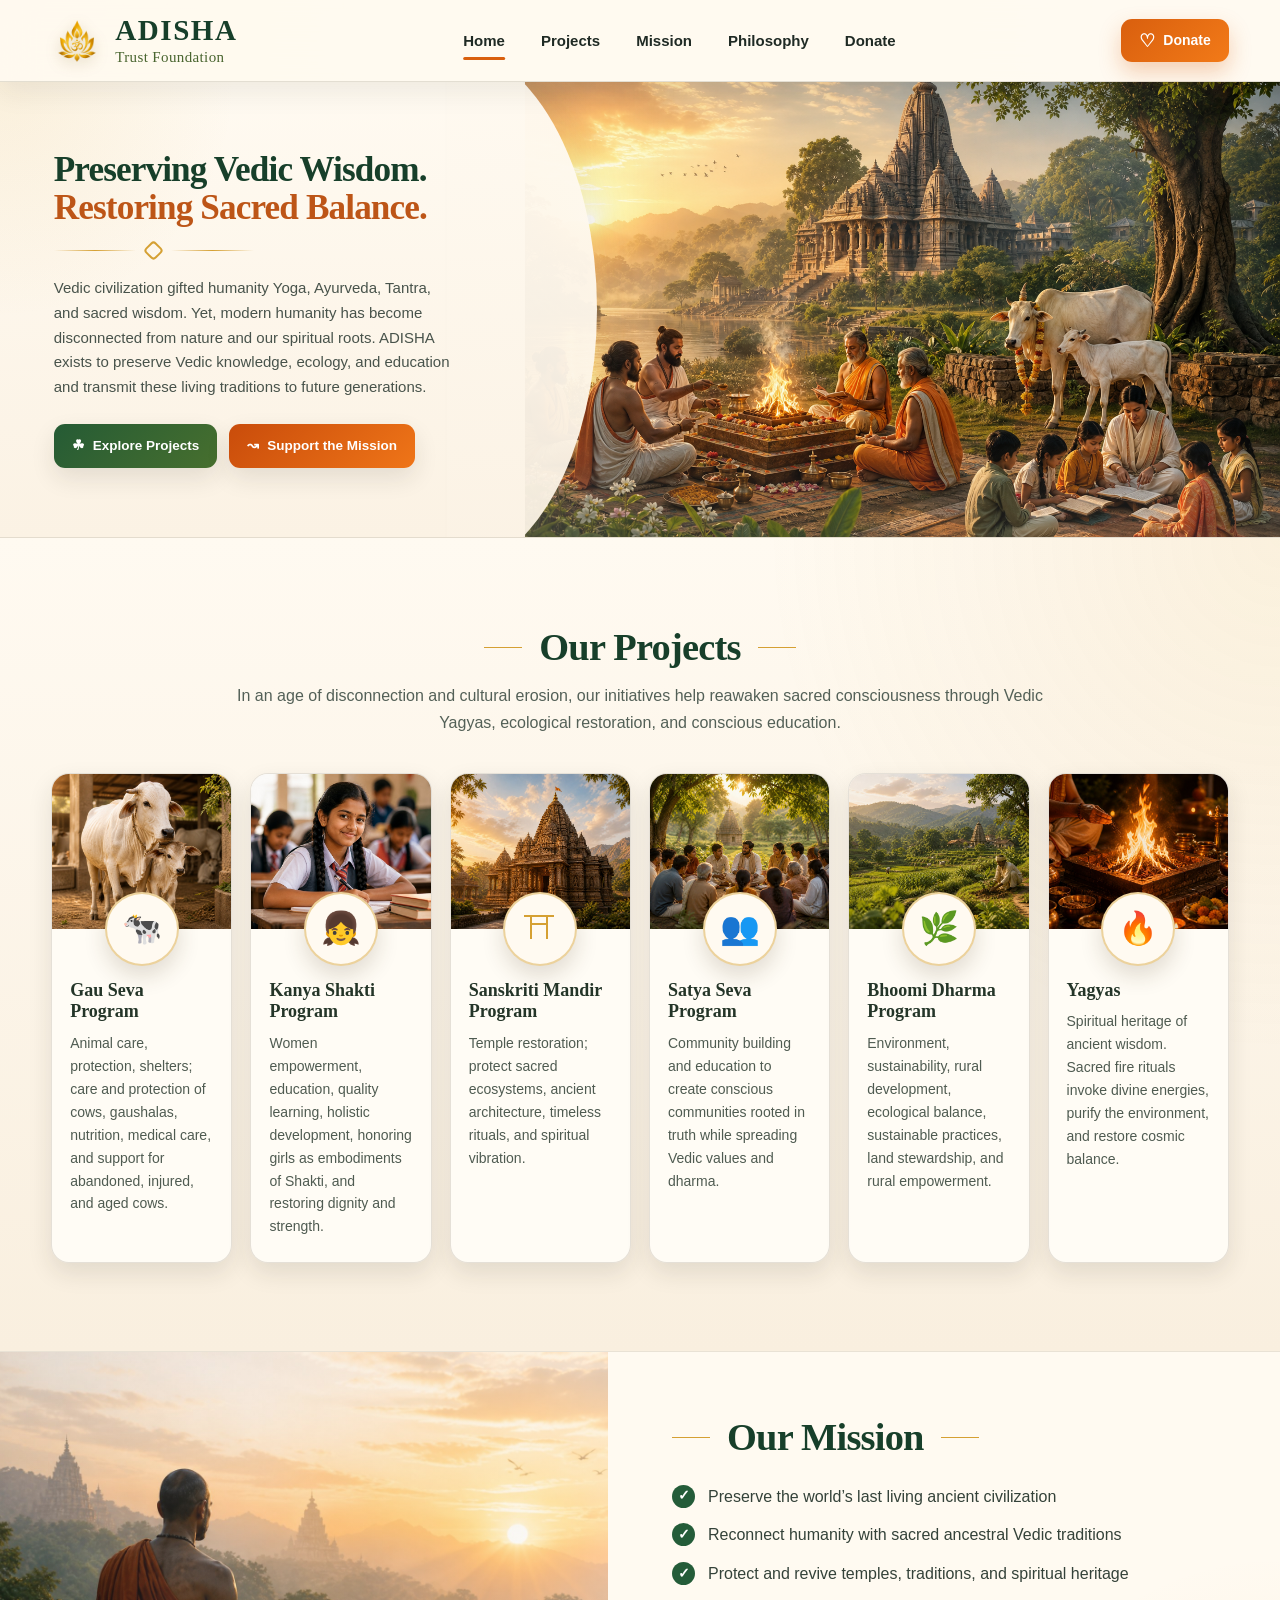
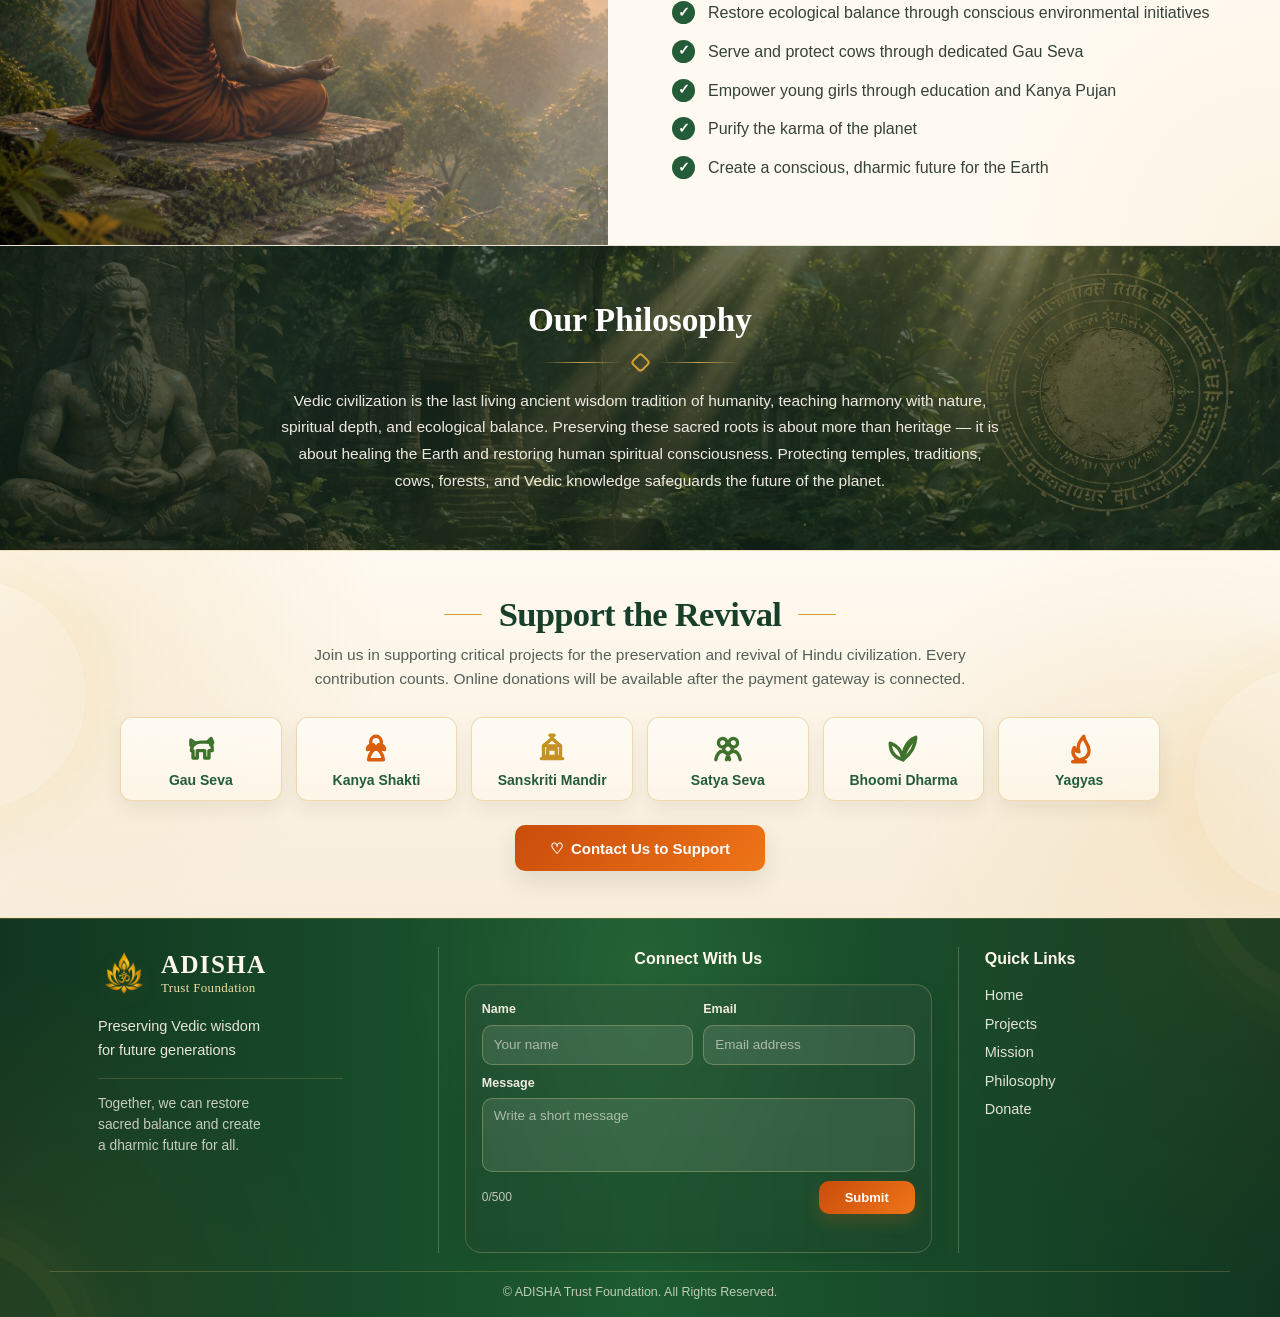
==== commit 4e187abe: "Update index.html" ====
--- a/index.html
+++ b/index.html
@@ -43,10 +43,10 @@
       <a href="#projects">Projects</a>
       <a href="#mission">Mission</a>
       <a href="#philosophy">Philosophy</a>
-      <a href="#donate">Donate</a>
+      <a href="donate.html">Donate</a>
     </nav>
 
-    <a class="header-donate" href="#donate">
+    <a class="header-donate" href="donate.html">
       <span>♡</span>
       Donate
     </a>
@@ -74,7 +74,7 @@
             Explore Projects
           </a>
 
-          <a class="btn btn-orange" href="#donate">
+          <a class="btn btn-orange" href="donate.html">
             <span>↝</span>
             Support the Mission
           </a>
@@ -411,10 +411,10 @@
     </div>
 
     <div class="copyright">
-      © 2026 ADISHA Trust Foundation. All Rights Reserved.
+      © ADISHA Trust Foundation. All Rights Reserved.
     </div>
   </footer>
 
   <script src="contact-form.js"></script>
 </body>
-</html>+</html>
